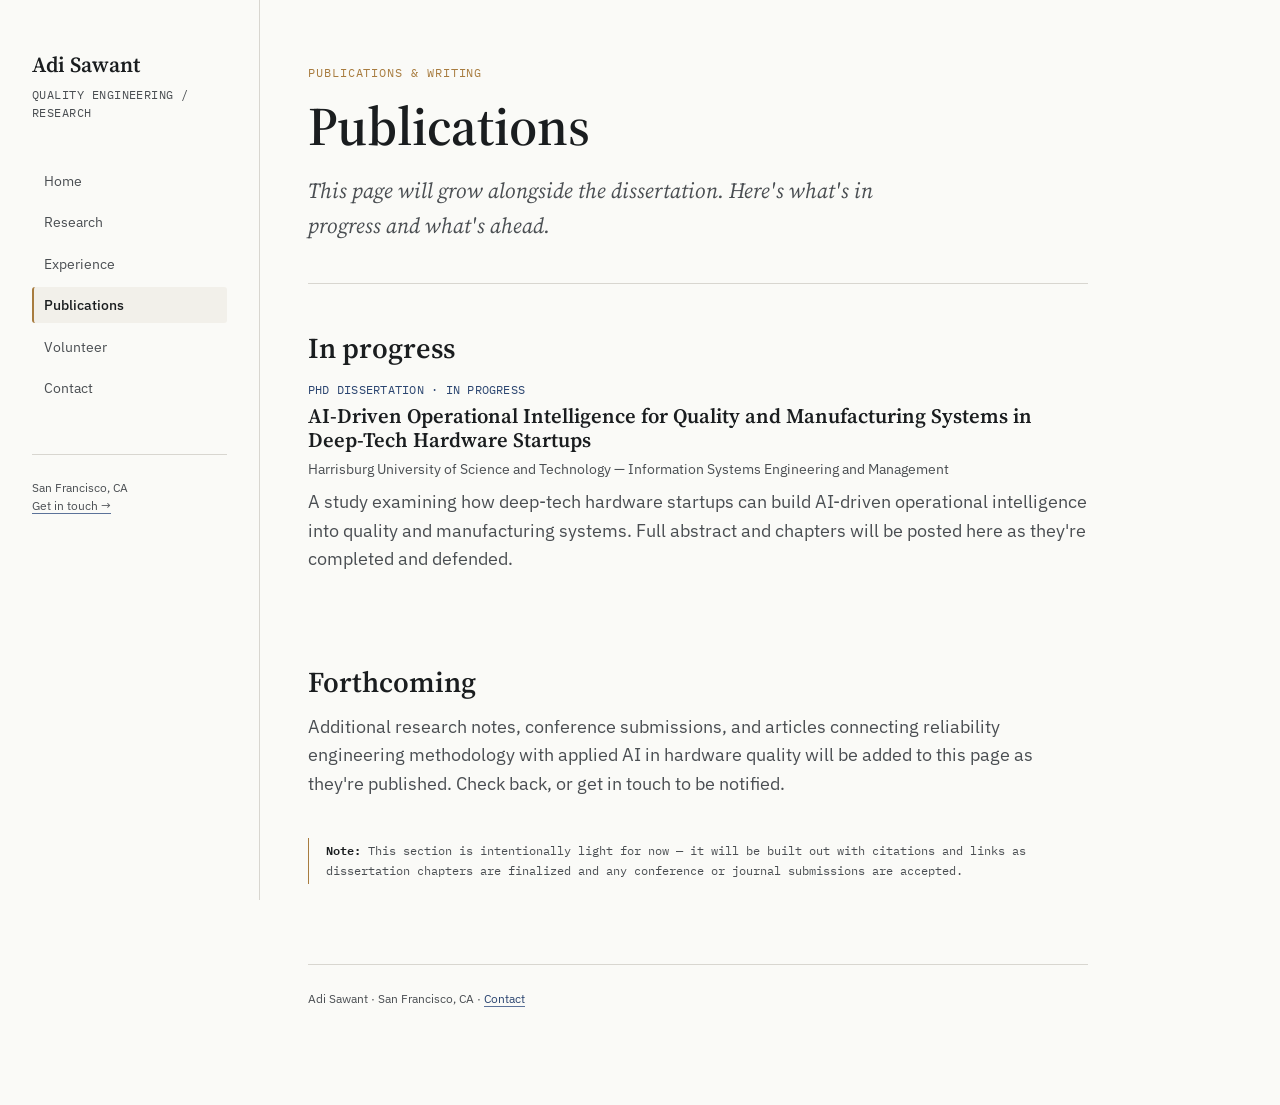
==== publications.html @ 8bb00362 "Rebuild site: PhD candidacy, updated experience, contact info" ====
<!DOCTYPE html>
<html lang="en">
<head>
<meta charset="UTF-8">
<meta name="viewport" content="width=device-width, initial-scale=1.0">
<title>Publications &amp; Writing — Adi Sawant</title>
<meta name="description" content="Publications and writing — doctoral research in progress and forthcoming research output.">
<link rel="preconnect" href="https://fonts.googleapis.com">
<link href="https://fonts.googleapis.com/css2?family=Source+Serif+4:opsz,wght@8..60,400;8..60,600;8..60,700&family=IBM+Plex+Sans:wght@400;500;600&family=IBM+Plex+Mono:wght@400;500&display=swap" rel="stylesheet">
<link rel="stylesheet" href="styles.css">
</head>
<body>
<div class="layout">

  <nav class="nav-rail">
    <button class="nav-toggle" aria-expanded="false" aria-controls="nav-list" onclick="const l=document.getElementById('nav-list'); const open=l.classList.toggle('open'); this.setAttribute('aria-expanded', open);">☰ Menu</button>
    <div class="nav-brand">Adi Sawant</div>
    <span class="nav-tagline">Quality Engineering / Research</span>
    <ul class="nav-list" id="nav-list">
      <li><a href="index.html">Home</a></li>
      <li><a href="research.html">Research</a></li>
      <li><a href="experience.html">Experience</a></li>
      <li><a href="publications.html" class="active">Publications</a></li>
      <li><a href="volunteer.html">Volunteer</a></li>
      <li><a href="contact.html">Contact</a></li>
    </ul>
    <div class="nav-footer">
      San Francisco, CA<br>
      <a href="contact.html">Get in touch →</a>
    </div>
  </nav>

  <main>
    <div class="content">
      <span class="eyebrow">Publications &amp; Writing</span>
      <h1 class="page-title">Publications</h1>
      <p class="lede">This page will grow alongside the dissertation. Here's what's in progress and what's ahead.</p>

      <hr class="rule">

      <h2 class="section-title">In progress</h2>
      <div class="entry" style="border-top:none; padding-top:0;">
        <span class="entry-meta">PHD DISSERTATION · IN PROGRESS</span>
        <h3>AI-Driven Operational Intelligence for Quality and Manufacturing Systems in Deep-Tech Hardware Startups</h3>
        <span class="entry-org">Harrisburg University of Science and Technology — Information Systems Engineering and Management</span>
        <p>A study examining how deep-tech hardware startups can build AI-driven operational intelligence into quality and manufacturing systems. Full abstract and chapters will be posted here as they're completed and defended.</p>
      </div>

      <h2 class="section-title">Forthcoming</h2>
      <p>Additional research notes, conference submissions, and articles connecting reliability engineering methodology with applied AI in hardware quality will be added to this page as they're published. Check back, or get in touch to be notified.</p>

      <div class="spec-note">
        <strong>Note:</strong> This section is intentionally light for now — it will be built out with citations and links as dissertation chapters are finalized and any conference or journal submissions are accepted.
      </div>

      <div class="page-footer">
        Adi Sawant · San Francisco, CA · <a href="contact.html">Contact</a>
      </div>
    </div>
  </main>

</div>
</body>
</html>
---- styles.css ----
/* ==========================================================================
   Adi Sawant — Scholarly / Research Profile
   Design tokens
   ========================================================================== */

:root {
  /* Color */
  --color-paper: #FAFAF7;
  --color-paper-alt: #F2F0EA;
  --color-ink: #1A1D1F;
  --color-ink-soft: #4A4E52;
  --color-slate: #2B4570;
  --color-slate-soft: #5B7299;
  --color-brass: #A87C3F;
  --color-rule: #D8D6D0;
  --color-rule-soft: #E8E6E0;

  /* Type */
  --font-display: 'Source Serif 4', Georgia, serif;
  --font-body: 'IBM Plex Sans', -apple-system, sans-serif;
  --font-mono: 'IBM Plex Mono', 'SF Mono', monospace;

  /* Scale */
  --step--1: clamp(0.83rem, 0.8rem + 0.15vw, 0.9rem);
  --step-0: clamp(1rem, 0.96rem + 0.2vw, 1.1rem);
  --step-1: clamp(1.2rem, 1.1rem + 0.4vw, 1.35rem);
  --step-2: clamp(1.5rem, 1.35rem + 0.7vw, 1.8rem);
  --step-3: clamp(1.9rem, 1.65rem + 1.1vw, 2.4rem);
  --step-4: clamp(2.4rem, 2rem + 1.8vw, 3.4rem);

  --nav-width: 260px;
  --content-max: 780px;
}

* { box-sizing: border-box; }

html {
  scroll-behavior: smooth;
}

@media (prefers-reduced-motion: reduce) {
  html { scroll-behavior: auto; }
  * { animation-duration: 0.01ms !important; transition-duration: 0.01ms !important; }
}

body {
  margin: 0;
  background: var(--color-paper);
  color: var(--color-ink);
  font-family: var(--font-body);
  font-size: var(--step-0);
  line-height: 1.6;
  -webkit-font-smoothing: antialiased;
}

h1, h2, h3, h4 {
  font-family: var(--font-display);
  font-weight: 600;
  line-height: 1.15;
  color: var(--color-ink);
  margin: 0 0 0.5em 0;
}

a {
  color: var(--color-slate);
  text-decoration: none;
  border-bottom: 1px solid var(--color-slate-soft);
  transition: border-color 0.15s ease, color 0.15s ease;
}

a:hover {
  color: var(--color-brass);
  border-color: var(--color-brass);
}

a:focus-visible,
button:focus-visible,
input:focus-visible,
textarea:focus-visible {
  outline: 2px solid var(--color-brass);
  outline-offset: 3px;
}

p { margin: 0 0 1.1em 0; color: var(--color-ink-soft); }

/* Layout: nav rail + content ------------------------------------------- */

.layout {
  display: flex;
  min-height: 100vh;
}

.nav-rail {
  width: var(--nav-width);
  flex-shrink: 0;
  padding: 3rem 2rem;
  border-right: 1px solid var(--color-rule);
  position: sticky;
  top: 0;
  height: 100vh;
  overflow-y: auto;
}

.nav-brand {
  font-family: var(--font-display);
  font-size: var(--step-1);
  font-weight: 600;
  margin-bottom: 0.15em;
}

.nav-tagline {
  font-family: var(--font-mono);
  font-size: 0.72rem;
  letter-spacing: 0.04em;
  color: var(--color-ink-soft);
  text-transform: uppercase;
  margin-bottom: 2.5rem;
  display: block;
}

.nav-list {
  list-style: none;
  padding: 0;
  margin: 0;
}

.nav-list li { margin-bottom: 0.35rem; }

.nav-list a {
  display: block;
  border-bottom: none;
  font-size: var(--step--1);
  color: var(--color-ink-soft);
  padding: 0.4rem 0.6rem;
  border-radius: 3px;
  border-left: 2px solid transparent;
}

.nav-list a:hover {
  color: var(--color-ink);
  background: var(--color-paper-alt);
}

.nav-list a.active {
  color: var(--color-ink);
  border-left: 2px solid var(--color-brass);
  background: var(--color-paper-alt);
  font-weight: 500;
}

.nav-list .eyebrow {
  font-family: var(--font-mono);
  font-size: 0.65rem;
  letter-spacing: 0.06em;
  color: var(--color-brass);
  margin-right: 0.5em;
}

.nav-footer {
  margin-top: 3rem;
  padding-top: 1.5rem;
  border-top: 1px solid var(--color-rule);
  font-size: 0.72rem;
  color: var(--color-ink-soft);
}

.nav-footer a { color: var(--color-ink-soft); }

main {
  flex: 1;
  padding: 4rem 3rem 6rem;
  max-width: 980px;
}

.content {
  max-width: var(--content-max);
}

/* Mobile nav toggle ------------------------------------------------------ */

.nav-toggle {
  display: none;
}

@media (max-width: 880px) {
  .layout { flex-direction: column; }

  .nav-rail {
    width: 100%;
    height: auto;
    position: relative;
    border-right: none;
    border-bottom: 1px solid var(--color-rule);
    padding: 1.5rem;
  }

  .nav-tagline { margin-bottom: 1rem; }

  .nav-list {
    display: none;
  }

  .nav-list.open { display: block; }

  .nav-toggle {
    display: inline-flex;
    align-items: center;
    gap: 0.5em;
    background: none;
    border: 1px solid var(--color-rule);
    color: var(--color-ink);
    font-family: var(--font-mono);
    font-size: 0.75rem;
    padding: 0.5em 0.9em;
    border-radius: 3px;
    cursor: pointer;
    margin-bottom: 1rem;
  }

  main { padding: 2.5rem 1.5rem 4rem; }
}

/* Type utilities ---------------------------------------------------------- */

.eyebrow {
  font-family: var(--font-mono);
  font-size: 0.72rem;
  letter-spacing: 0.08em;
  text-transform: uppercase;
  color: var(--color-brass);
  display: block;
  margin-bottom: 0.8rem;
}

h1.page-title { font-size: var(--step-4); margin-bottom: 0.3em; }
h2.section-title { font-size: var(--step-2); margin-top: 3rem; }
h3.sub-title { font-size: var(--step-1); margin-top: 2rem; }

.lede {
  font-size: var(--step-1);
  color: var(--color-ink-soft);
  font-family: var(--font-display);
  font-style: italic;
  max-width: 640px;
}

/* Rules & dividers -------------------------------------------------------- */

hr.rule {
  border: none;
  border-top: 1px solid var(--color-rule);
  margin: 2.5rem 0;
}

/* Cards / entries ----------------------------------------------------------- */

.entry {
  border-top: 1px solid var(--color-rule-soft);
  padding: 1.6rem 0;
}

.entry:first-of-type { border-top: none; padding-top: 0.5rem; }

.entry-meta {
  font-family: var(--font-mono);
  font-size: 0.75rem;
  color: var(--color-slate);
  letter-spacing: 0.02em;
  display: block;
  margin-bottom: 0.4rem;
}

.entry h3 { margin-bottom: 0.2em; }

.entry-org {
  color: var(--color-ink-soft);
  font-size: var(--step--1);
  margin-bottom: 0.6em;
  display: block;
}

.entry ul {
  margin: 0.6em 0 0 0;
  padding-left: 1.2em;
  color: var(--color-ink-soft);
}

.entry li { margin-bottom: 0.4em; }

/* Tags ---------------------------------------------------------------------- */

.tag-row {
  display: flex;
  flex-wrap: wrap;
  gap: 0.5em;
  margin-top: 0.8em;
}

.tag {
  font-family: var(--font-mono);
  font-size: 0.68rem;
  letter-spacing: 0.03em;
  color: var(--color-ink-soft);
  border: 1px solid var(--color-rule);
  padding: 0.25em 0.7em;
  border-radius: 20px;
  background: var(--color-paper-alt);
}

/* Callout / spec annotation (signature element) ----------------------------- */

.spec-note {
  position: relative;
  padding-left: 1.4em;
  font-family: var(--font-mono);
  font-size: 0.78rem;
  color: var(--color-ink-soft);
  border-left: 1px solid var(--color-brass);
  margin: 2.5rem 0;
  padding: 0.2rem 0 0.2rem 1.4em;
}

.spec-note strong {
  color: var(--color-ink);
  font-weight: 600;
}

/* Credential grid (About page signature) ------------------------------------ */

.credential-grid {
  display: grid;
  grid-template-columns: repeat(auto-fit, minmax(200px, 1fr));
  gap: 0;
  margin: 2.5rem 0;
  border-top: 1px solid var(--color-rule);
  border-left: 1px solid var(--color-rule);
}

.credential {
  padding: 1.4rem 1.5rem;
  border-right: 1px solid var(--color-rule);
  border-bottom: 1px solid var(--color-rule);
  position: relative;
}

.credential .tick {
  font-family: var(--font-mono);
  font-size: 0.65rem;
  color: var(--color-brass);
  letter-spacing: 0.05em;
  display: block;
  margin-bottom: 0.5em;
}

.credential .value {
  font-family: var(--font-display);
  font-size: var(--step-1);
  display: block;
  margin-bottom: 0.15em;
}

.credential .label {
  font-size: 0.78rem;
  color: var(--color-ink-soft);
}

/* Buttons / links as CTAs ---------------------------------------------------- */

.btn {
  display: inline-block;
  font-family: var(--font-mono);
  font-size: 0.8rem;
  letter-spacing: 0.02em;
  padding: 0.65em 1.3em;
  border: 1px solid var(--color-ink);
  border-radius: 3px;
  color: var(--color-ink);
  background: transparent;
}

.btn:hover {
  background: var(--color-ink);
  color: var(--color-paper);
  border-color: var(--color-ink);
}

.btn-row { display: flex; gap: 0.8em; flex-wrap: wrap; margin-top: 1.5rem; }

/* Footer ---------------------------------------------------------------------- */

.page-footer {
  margin-top: 5rem;
  padding-top: 1.5rem;
  border-top: 1px solid var(--color-rule);
  font-size: 0.78rem;
  color: var(--color-ink-soft);
}

/* Contact form ------------------------------------------------------------------ */

.contact-list {
  list-style: none;
  padding: 0;
  margin: 2rem 0;
}

.contact-list li {
  padding: 1rem 0;
  border-top: 1px solid var(--color-rule-soft);
  display: flex;
  align-items: baseline;
  gap: 1rem;
}

.contact-list .contact-label {
  font-family: var(--font-mono);
  font-size: 0.72rem;
  text-transform: uppercase;
  letter-spacing: 0.05em;
  color: var(--color-ink-soft);
  width: 90px;
  flex-shrink: 0;
}
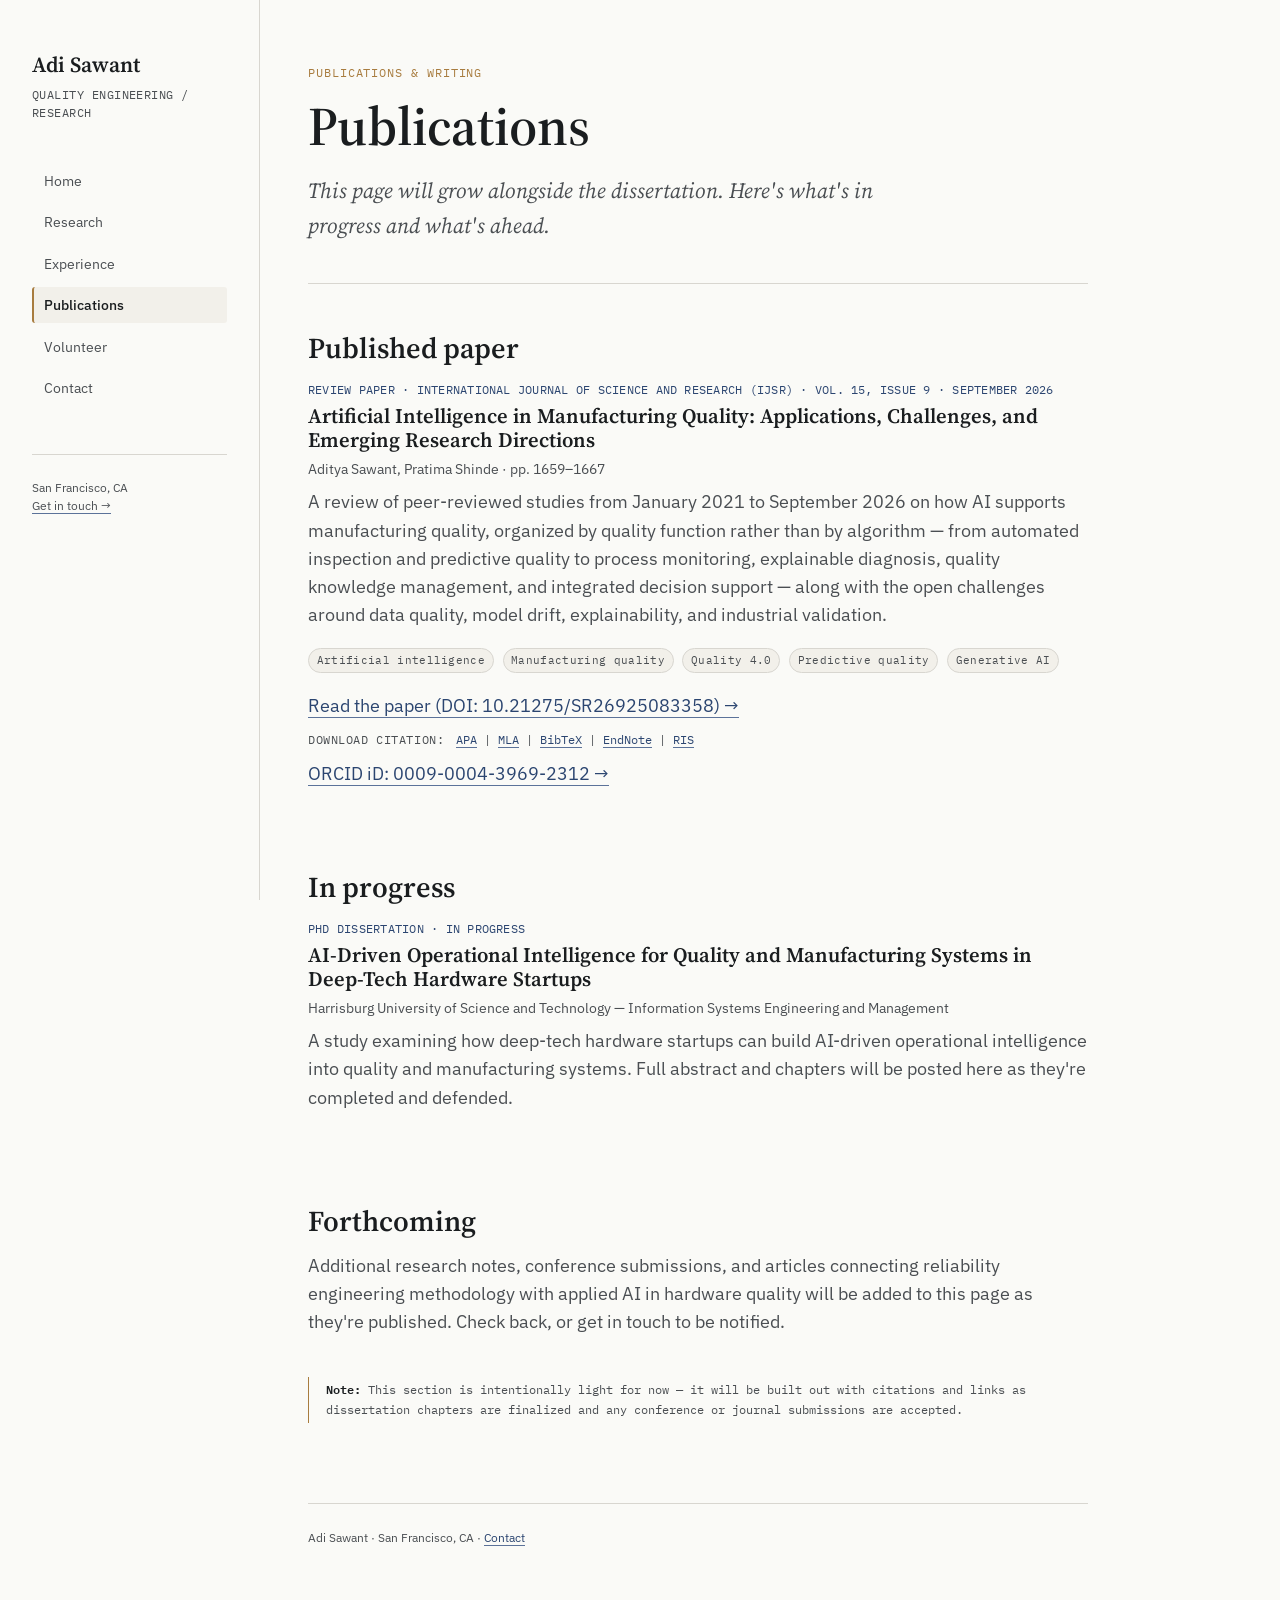
==== commit 667b1370: "Add published IJSR paper section to Publications page Co-Authored-By: Claude Sonnet 5.5 <noreply@ant" ====
--- a/publications.html
+++ b/publications.html
@@ -38,6 +38,35 @@
 
       <hr class="rule">
 
+      <h2 class="section-title">Published paper</h2>
+      <div class="entry" style="border-top:none; padding-top:0;">
+        <span class="entry-meta">REVIEW PAPER · INTERNATIONAL JOURNAL OF SCIENCE AND RESEARCH (IJSR) · VOL. 15, ISSUE 9 · SEPTEMBER 2026</span>
+        <h3>Artificial Intelligence in Manufacturing Quality: Applications, Challenges, and Emerging Research Directions</h3>
+        <span class="entry-org">Aditya Sawant, Pratima Shinde · pp. 1659–1667</span>
+        <p>A review of peer-reviewed studies from January 2021 to September 2026 on how AI supports manufacturing quality, organized by quality function rather than by algorithm — from automated inspection and predictive quality to process monitoring, explainable diagnosis, quality knowledge management, and integrated decision support — along with the open challenges around data quality, model drift, explainability, and industrial validation.</p>
+
+        <div class="tag-row">
+          <span class="tag">Artificial intelligence</span>
+          <span class="tag">Manufacturing quality</span>
+          <span class="tag">Quality 4.0</span>
+          <span class="tag">Predictive quality</span>
+          <span class="tag">Generative AI</span>
+        </div>
+
+        <ul class="paper-links">
+          <li><a href="https://dx.doi.org/10.21275/SR26925083358" target="_blank" rel="noopener">Read the paper (DOI: 10.21275/SR26925083358) →</a></li>
+          <li class="cite-row">
+            <span class="cite-label">Download citation:</span>
+            <a href="citations/sawant-shinde-2026-apa.txt" download>APA</a> |
+            <a href="citations/sawant-shinde-2026-mla.txt" download>MLA</a> |
+            <a href="citations/sawant-shinde-2026.bib" download>BibTeX</a> |
+            <a href="citations/sawant-shinde-2026.enw" download>EndNote</a> |
+            <a href="citations/sawant-shinde-2026.ris" download>RIS</a>
+          </li>
+          <li><a href="https://orcid.org/0009-0004-3969-2312" target="_blank" rel="noopener">ORCID iD: 0009-0004-3969-2312 →</a></li>
+        </ul>
+      </div>
+
       <h2 class="section-title">In progress</h2>
       <div class="entry" style="border-top:none; padding-top:0;">
         <span class="entry-meta">PHD DISSERTATION · IN PROGRESS</span>
--- a/styles.css
+++ b/styles.css
@@ -421,3 +421,26 @@
   width: 90px;
   flex-shrink: 0;
 }
+
+/* Paper links & citation downloads ------------------------------------------------- */
+
+.entry .paper-links {
+  list-style: none;
+  padding-left: 0;
+  margin: 1.2rem 0 0 0;
+}
+
+.paper-links li { margin-bottom: 0.6rem; }
+
+.cite-row {
+  font-family: var(--font-mono);
+  font-size: 0.78rem;
+  color: var(--color-ink-soft);
+}
+
+.cite-row .cite-label {
+  margin-right: 0.4em;
+  text-transform: uppercase;
+  letter-spacing: 0.05em;
+  font-size: 0.72rem;
+}
